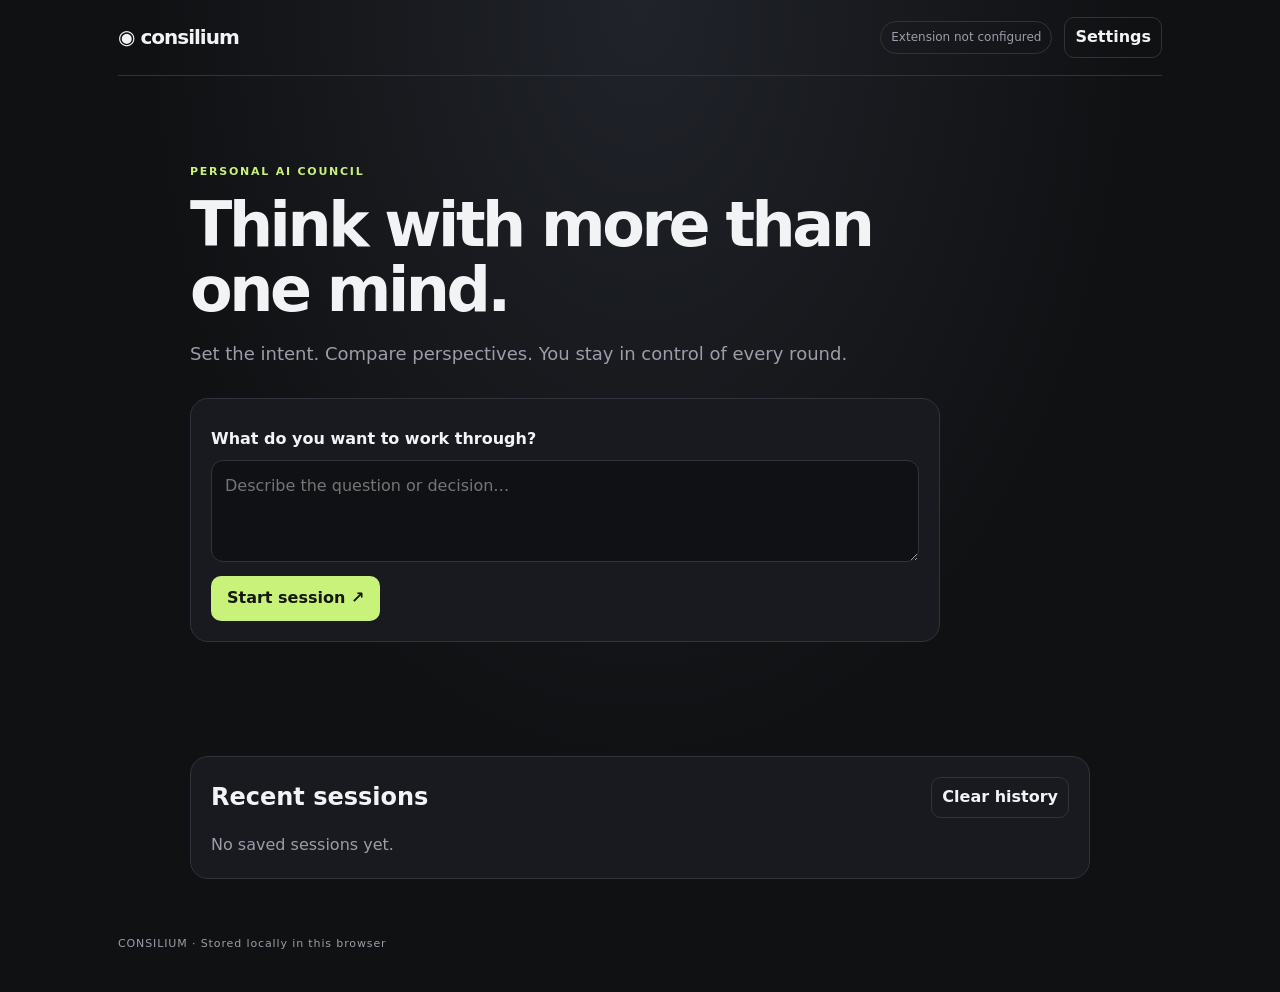
==== web-ui/index.html @ aad381ba "Fix intent summary element id" ====
<!doctype html>
<html lang="en"><head><meta charset="utf-8"><meta name="viewport" content="width=device-width,initial-scale=1"><meta http-equiv="Content-Security-Policy" content="default-src 'self'; script-src 'self'; style-src 'self'; img-src 'self' data:; connect-src 'self'; object-src 'none'; base-uri 'none'; frame-ancestors 'none'; form-action 'self'"><title>Consilium — AI Council</title><link rel="stylesheet" href="style.css"><script src="app.js" defer></script></head>
<body><div class="shell"><header><a class="brand" href="#">◉ consilium</a><span id="connection" class="pill">Extension not connected</span><button id="settings-open" class="quiet">Settings</button></header><main>
<section class="hero"><p class="eyebrow">PERSONAL AI COUNCIL</p><h1>Think with more than one mind.</h1><p>Set the intent. Compare perspectives. You stay in control of every round.</p><form id="intent-form"><label for="intent">What do you want to work through?</label><textarea id="intent" required maxlength="12000" rows="3" placeholder="Describe the question or decision…"></textarea><button type="submit">Start session ↗</button></form></section>
<section id="workspace" hidden><div class="section-title"><div><p class="eyebrow">CURRENT SESSION</p><h2 id="session-title"></h2></div><div><button id="export" class="secondary">Export</button><button id="new-round" class="secondary">New round</button></div></div><p class="intent-summary"><b>ORIGINAL INTENT</b><span id="intent-summary-text"></span></p><div class="columns"><article><h3>ChatGPT</h3><p id="chatgpt-state" class="muted">Waiting for extension</p><div id="chatgpt-response" class="response">No response captured yet.</div></article><article><h3>Claude</h3><p id="claude-state" class="muted">Waiting for extension</p><div id="claude-response" class="response">No response captured yet.</div></article></div><label for="instruction">Moderator instruction</label><textarea id="instruction" rows="3" maxlength="12000" placeholder="What should both assistants examine next?"></textarea><p class="muted">Each recipient is confirmed separately. You will review and send the prepared text in the provider tab.</p><button id="prepare-round">Prepare next round</button><h3>Conversation history <small id="count">0 messages</small></h3><ol id="timeline"></ol></section>
<section class="history"><div class="section-title"><h2>Recent sessions</h2><button id="clear" class="quiet">Clear history</button></div><div id="sessions" class="muted">No saved sessions yet.</div></section></main><footer>CONSILIUM · Stored locally in this browser</footer></div>
<dialog id="approval"><form id="approval-form"><p class="eyebrow">CONFIRM DISPATCH</p><h2>Review before sending</h2><p>Check the recipient and complete message before approving.</p><p><b>Recipient: </b><span id="recipient"></span></p><pre id="approval-content"></pre><div class="actions"><button id="cancel-approval" type="button" class="secondary">Cancel sequence</button><button type="submit">Confirm and prepare</button></div></form></dialog>
<dialog id="settings"><form id="settings-form"><h2>Extension settings</h2><label for="extension-id">Chrome Extension ID</label><input id="extension-id" autocomplete="off" placeholder="Installed extension ID"><p class="muted">Use the ID shown on chrome://extensions.</p><div class="actions"><button type="button" id="settings-cancel" class="secondary">Cancel</button><button type="submit">Save</button></div></form></dialog><div id="toast" role="status" aria-live="polite"></div></body></html>
---- web-ui/style.css ----
:root{color-scheme:dark;--bg:#101113;--panel:#181a1f;--line:#30333b;--text:#f2f3f5;--muted:#9b9eaa;--accent:#c9f27a}*{box-sizing:border-box}body{margin:0;background:radial-gradient(ellipse at top,#20232a,var(--bg) 55%);color:var(--text);font:16px/1.55 Inter,ui-sans-serif,system-ui,-apple-system,sans-serif}.shell{max-width:1100px;margin:auto;padding:0 28px}header{height:76px;display:flex;align-items:center;gap:12px;border-bottom:1px solid var(--line)}.brand{font-size:20px;font-weight:750;letter-spacing:-.05em;text-decoration:none;color:var(--text);margin-right:auto}.pill{font-size:12px;color:var(--muted);border:1px solid var(--line);border-radius:99px;padding:6px 10px}main{max-width:900px;margin:0 auto}.hero{padding:76px 0 54px;max-width:750px}.eyebrow{font-size:11px;letter-spacing:.16em;color:var(--accent);font-weight:750}.hero h1{font-size:clamp(38px,6vw,62px);line-height:1.05;letter-spacing:-.055em;margin:12px 0}.hero>p:not(.eyebrow){color:var(--muted);font-size:18px}form#intent-form,.history,article,.intent-summary{background:var(--panel);border:1px solid var(--line);border-radius:18px;padding:20px}form#intent-form{margin-top:30px}label{display:block;font-weight:650;margin:8px 0}textarea,input{display:block;width:100%;border:1px solid var(--line);border-radius:12px;background:#101115;color:var(--text);font:inherit;padding:13px;resize:vertical}button{font:inherit;font-weight:700;border:0;border-radius:10px;background:var(--accent);color:#15180e;padding:10px 16px;cursor:pointer}button:hover{filter:brightness(1.06)}button:focus-visible,textarea:focus-visible,input:focus-visible{outline:2px solid var(--accent);outline-offset:2px}.secondary,.quiet{background:transparent;color:var(--text);border:1px solid var(--line)}.quiet{padding:7px 10px}.hero button{margin-top:14px}.section-title{display:flex;align-items:center;justify-content:space-between;gap:12px}.section-title h2{margin:0}.section-title button+button{margin-left:6px}.intent-summary{display:grid;gap:5px;margin:20px 0}.intent-summary b{font-size:10px;letter-spacing:.14em;color:var(--muted)}.columns{display:grid;grid-template-columns:1fr 1fr;gap:16px;margin:18px 0}.columns article{min-width:0}.columns h3{margin-top:0}.response{white-space:pre-wrap;overflow-wrap:anywhere;color:#d9dbe1;max-height:360px;overflow:auto}.muted,small{color:var(--muted)}#workspace>label{margin-top:22px}#prepare-round{margin:12px 0 26px}#timeline{padding-left:24px}#timeline li{padding:9px 0;border-bottom:1px solid var(--line);overflow-wrap:anywhere}.history{margin:60px 0 30px}.history .section-title{margin-bottom:15px}.session-button{display:flex;width:100%;justify-content:space-between;margin:6px 0;background:#202229;color:var(--text);text-align:left}.session-button span{color:var(--muted);font-size:12px}footer{display:flex;justify-content:space-between;padding:26px 0 40px;color:var(--muted);font-size:11px;letter-spacing:.08em}dialog{background:var(--panel);color:var(--text);border:1px solid var(--line);border-radius:18px;padding:24px;width:min(620px,calc(100% - 24px));max-height:90vh}dialog::backdrop{background:#000b;backdrop-filter:blur(5px)}dialog h2{margin-top:0}pre{white-space:pre-wrap;overflow-wrap:anywhere;background:#101115;border:1px solid var(--line);padding:14px;border-radius:10px;max-height:40vh;overflow:auto}.actions{display:flex;justify-content:flex-end;gap:8px;margin-top:18px}#toast{position:fixed;bottom:18px;left:50%;transform:translateX(-50%);background:#282b31;border:1px solid var(--line);padding:10px 16px;border-radius:10px;max-width:90vw;display:none}#toast.show{display:block}[hidden]{display:none!important}@media(max-width:650px){.shell{padding:0 16px}.hero{padding-top:44px}.columns{grid-template-columns:1fr}.section-title{align-items:flex-start;flex-wrap:wrap}footer{gap:10px;flex-wrap:wrap}}
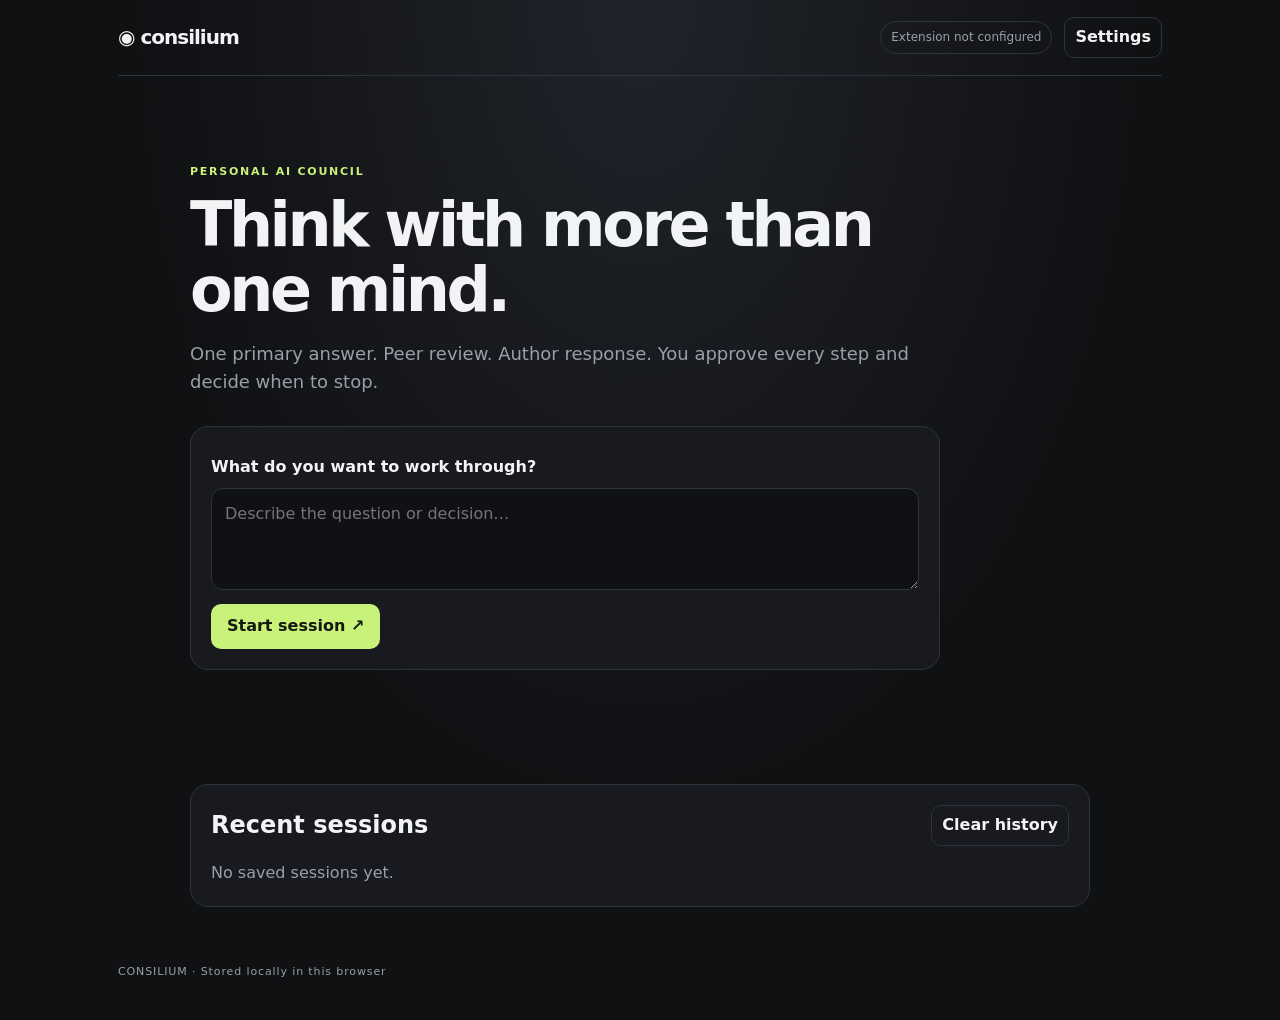
==== commit d66a7e43: "Add manual continue and stop controls for peer-review workflow" ====
--- a/web-ui/index.html
+++ b/web-ui/index.html
@@ -1,8 +1,8 @@
 <!doctype html>
-<html lang="en"><head><meta charset="utf-8"><meta name="viewport" content="width=device-width,initial-scale=1"><meta http-equiv="Content-Security-Policy" content="default-src 'self'; script-src 'self'; style-src 'self'; img-src 'self' data:; connect-src 'self'; object-src 'none'; base-uri 'none'; frame-ancestors 'none'; form-action 'self'"><title>Consilium — AI Council</title><link rel="stylesheet" href="style.css"><script src="app.js" defer></script></head>
+<html lang="en"><head><meta charset="utf-8"><meta name="viewport" content="width=device-width,initial-scale=1"><meta http-equiv="Content-Security-Policy" content="default-src 'self'; script-src 'self'; style-src 'self'; img-src 'self' data:; connect-src 'self'; object-src 'none'; base-uri 'none'; frame-ancestors 'none'; form-action 'self'"><title>Consilium — AI Council</title><link rel="stylesheet" href="style.css"><script src="core.js" defer></script><script src="app.js" defer></script></head>
 <body><div class="shell"><header><a class="brand" href="#">◉ consilium</a><span id="connection" class="pill">Extension not connected</span><button id="settings-open" class="quiet">Settings</button></header><main>
-<section class="hero"><p class="eyebrow">PERSONAL AI COUNCIL</p><h1>Think with more than one mind.</h1><p>Set the intent. Compare perspectives. You stay in control of every round.</p><form id="intent-form"><label for="intent">What do you want to work through?</label><textarea id="intent" required maxlength="12000" rows="3" placeholder="Describe the question or decision…"></textarea><button type="submit">Start session ↗</button></form></section>
-<section id="workspace" hidden><div class="section-title"><div><p class="eyebrow">CURRENT SESSION</p><h2 id="session-title"></h2></div><div><button id="export" class="secondary">Export</button><button id="new-round" class="secondary">New round</button></div></div><p class="intent-summary"><b>ORIGINAL INTENT</b><span id="intent-summary-text"></span></p><div class="columns"><article><h3>ChatGPT</h3><p id="chatgpt-state" class="muted">Waiting for extension</p><div id="chatgpt-response" class="response">No response captured yet.</div></article><article><h3>Claude</h3><p id="claude-state" class="muted">Waiting for extension</p><div id="claude-response" class="response">No response captured yet.</div></article></div><label for="instruction">Moderator instruction</label><textarea id="instruction" rows="3" maxlength="12000" placeholder="What should both assistants examine next?"></textarea><p class="muted">Each recipient is confirmed separately. You will review and send the prepared text in the provider tab.</p><button id="prepare-round">Prepare next round</button><h3>Conversation history <small id="count">0 messages</small></h3><ol id="timeline"></ol></section>
+<section class="hero"><p class="eyebrow">PERSONAL AI COUNCIL</p><h1>Think with more than one mind.</h1><p>One primary answer. Peer review. Author response. You approve every step and decide when to stop.</p><form id="intent-form"><label for="intent">What do you want to work through?</label><textarea id="intent" required maxlength="12000" rows="3" placeholder="Describe the question or decision…"></textarea><button type="submit">Start session ↗</button></form></section>
+<section id="workspace" hidden><div class="section-title"><div><p class="eyebrow">CURRENT SESSION</p><h2 id="session-title"></h2></div><div><button id="export" class="secondary">Export</button><button id="new-round" class="secondary">New round</button></div></div><p class="intent-summary"><b>ORIGINAL INTENT</b><span id="intent-summary-text"></span></p><section id="recovery-panel" class="recovery-panel" hidden><p class="eyebrow">ROUND RECOVERY</p><h3>Interrupted or incomplete round</h3><p id="recovery-summary" class="muted"></p><p class="muted">Reconciliation never resends a message. If a dispatch is missing from the extension queue, its result is unknown until you inspect the provider tab.</p><div class="actions"><button type="button" id="reconcile-round" class="secondary">Reconcile extension state</button><button type="button" id="close-round-manually" class="secondary">Close round after manual review</button></div></section><div class="columns"><article><h3>ChatGPT</h3><p id="chatgpt-state" class="muted">Waiting for extension</p><div id="chatgpt-response" class="response">No response captured yet.</div></article><article><h3>Claude</h3><p id="claude-state" class="muted">Waiting for extension</p><div id="claude-response" class="response">No response captured yet.</div></article></div><section class="round-status" aria-live="polite"><p class="eyebrow">DISCUSSION STATUS</p><p id="round-status-text">No active discussion yet.</p></section><section id="workflow-controls" class="workflow-controls" aria-label="Discussion controls" hidden><p class="eyebrow">YOUR DECISION</p><h3 id="workflow-title">Ready to begin</h3><p id="workflow-help" class="muted">Each step is prepared only after you choose to continue.</p><div class="actions workflow-actions"><button type="button" id="workflow-continue">POKRAČUJ</button><button type="button" id="workflow-stop" class="secondary">STOP</button></div></section><section class="columns" aria-label="Manual response capture"><article><h3>Record ChatGPT response</h3><p class="muted">Paste the complete answer after sending it in ChatGPT.</p><textarea id="capture-chatgpt" rows="5" maxlength="30000" placeholder="Paste ChatGPT response"></textarea><button type="button" class="secondary" id="save-chatgpt">Save ChatGPT response</button></article><article><h3>Record Claude response</h3><p class="muted">Paste the complete answer after sending it in Claude.</p><textarea id="capture-claude" rows="5" maxlength="30000" placeholder="Paste Claude response"></textarea><button type="button" class="secondary" id="save-claude">Save Claude response</button></article></section><section id="legacy-controls" hidden><label for="instruction">Moderator instruction</label><textarea id="instruction" rows="3" maxlength="12000" placeholder="What should both assistants examine next?"></textarea><p class="muted">Each recipient is confirmed separately. You will review and send the prepared text in the provider tab.</p><button id="prepare-round">Prepare next round</button><div class="actions"><span class="muted">Extension unavailable?</span><button type="button" id="manual-chatgpt" class="secondary">Prepare manually for ChatGPT</button><button type="button" id="manual-claude" class="secondary">Prepare manually for Claude</button></div></section><h3>Conversation history <small id="count">0 messages</small></h3><ol id="timeline"></ol></section>
 <section class="history"><div class="section-title"><h2>Recent sessions</h2><button id="clear" class="quiet">Clear history</button></div><div id="sessions" class="muted">No saved sessions yet.</div></section></main><footer>CONSILIUM · Stored locally in this browser</footer></div>
 <dialog id="approval"><form id="approval-form"><p class="eyebrow">CONFIRM DISPATCH</p><h2>Review before sending</h2><p>Check the recipient and complete message before approving.</p><p><b>Recipient: </b><span id="recipient"></span></p><pre id="approval-content"></pre><div class="actions"><button id="cancel-approval" type="button" class="secondary">Cancel sequence</button><button type="submit">Confirm and prepare</button></div></form></dialog>
-<dialog id="settings"><form id="settings-form"><h2>Extension settings</h2><label for="extension-id">Chrome Extension ID</label><input id="extension-id" autocomplete="off" placeholder="Installed extension ID"><p class="muted">Use the ID shown on chrome://extensions.</p><div class="actions"><button type="button" id="settings-cancel" class="secondary">Cancel</button><button type="submit">Save</button></div></form></dialog><div id="toast" role="status" aria-live="polite"></div></body></html>+<dialog id="manual-fallback"><form method="dialog"><p class="eyebrow">MANUAL FALLBACK</p><h2>Prepare prompt for <span id="manual-recipient"></span></h2><p class="muted">Review the prompt, copy it into the selected provider yourself, then send it manually. Consilium will not open or send anything in the provider tab.</p><textarea id="manual-content" rows="12" readonly></textarea><div class="actions"><button type="button" id="manual-select" class="secondary">Select text</button><button type="button" id="manual-copy">Copy prompt</button><button type="submit" class="secondary">Close</button></div></form></dialog><dialog id="settings"><form id="settings-form"><h2>Extension settings</h2><label for="extension-id">Chrome Extension ID</label><input id="extension-id" autocomplete="off" placeholder="Installed extension ID"><p class="muted">Use the ID shown on chrome://extensions.</p><div class="actions"><button type="button" id="settings-cancel" class="secondary">Cancel</button><button type="submit">Save</button></div></form></dialog><div id="toast" role="status" aria-live="polite"></div></body></html>
--- a/web-ui/style.css
+++ b/web-ui/style.css
@@ -1 +1 @@
-:root{color-scheme:dark;--bg:#101113;--panel:#181a1f;--line:#30333b;--text:#f2f3f5;--muted:#9b9eaa;--accent:#c9f27a}*{box-sizing:border-box}body{margin:0;background:radial-gradient(ellipse at top,#20232a,var(--bg) 55%);color:var(--text);font:16px/1.55 Inter,ui-sans-serif,system-ui,-apple-system,sans-serif}.shell{max-width:1100px;margin:auto;padding:0 28px}header{height:76px;display:flex;align-items:center;gap:12px;border-bottom:1px solid var(--line)}.brand{font-size:20px;font-weight:750;letter-spacing:-.05em;text-decoration:none;color:var(--text);margin-right:auto}.pill{font-size:12px;color:var(--muted);border:1px solid var(--line);border-radius:99px;padding:6px 10px}main{max-width:900px;margin:0 auto}.hero{padding:76px 0 54px;max-width:750px}.eyebrow{font-size:11px;letter-spacing:.16em;color:var(--accent);font-weight:750}.hero h1{font-size:clamp(38px,6vw,62px);line-height:1.05;letter-spacing:-.055em;margin:12px 0}.hero>p:not(.eyebrow){color:var(--muted);font-size:18px}form#intent-form,.history,article,.intent-summary{background:var(--panel);border:1px solid var(--line);border-radius:18px;padding:20px}form#intent-form{margin-top:30px}label{display:block;font-weight:650;margin:8px 0}textarea,input{display:block;width:100%;border:1px solid var(--line);border-radius:12px;background:#101115;color:var(--text);font:inherit;padding:13px;resize:vertical}button{font:inherit;font-weight:700;border:0;border-radius:10px;background:var(--accent);color:#15180e;padding:10px 16px;cursor:pointer}button:hover{filter:brightness(1.06)}button:focus-visible,textarea:focus-visible,input:focus-visible{outline:2px solid var(--accent);outline-offset:2px}.secondary,.quiet{background:transparent;color:var(--text);border:1px solid var(--line)}.quiet{padding:7px 10px}.hero button{margin-top:14px}.section-title{display:flex;align-items:center;justify-content:space-between;gap:12px}.section-title h2{margin:0}.section-title button+button{margin-left:6px}.intent-summary{display:grid;gap:5px;margin:20px 0}.intent-summary b{font-size:10px;letter-spacing:.14em;color:var(--muted)}.columns{display:grid;grid-template-columns:1fr 1fr;gap:16px;margin:18px 0}.columns article{min-width:0}.columns h3{margin-top:0}.response{white-space:pre-wrap;overflow-wrap:anywhere;color:#d9dbe1;max-height:360px;overflow:auto}.muted,small{color:var(--muted)}#workspace>label{margin-top:22px}#prepare-round{margin:12px 0 26px}#timeline{padding-left:24px}#timeline li{padding:9px 0;border-bottom:1px solid var(--line);overflow-wrap:anywhere}.history{margin:60px 0 30px}.history .section-title{margin-bottom:15px}.session-button{display:flex;width:100%;justify-content:space-between;margin:6px 0;background:#202229;color:var(--text);text-align:left}.session-button span{color:var(--muted);font-size:12px}footer{display:flex;justify-content:space-between;padding:26px 0 40px;color:var(--muted);font-size:11px;letter-spacing:.08em}dialog{background:var(--panel);color:var(--text);border:1px solid var(--line);border-radius:18px;padding:24px;width:min(620px,calc(100% - 24px));max-height:90vh}dialog::backdrop{background:#000b;backdrop-filter:blur(5px)}dialog h2{margin-top:0}pre{white-space:pre-wrap;overflow-wrap:anywhere;background:#101115;border:1px solid var(--line);padding:14px;border-radius:10px;max-height:40vh;overflow:auto}.actions{display:flex;justify-content:flex-end;gap:8px;margin-top:18px}#toast{position:fixed;bottom:18px;left:50%;transform:translateX(-50%);background:#282b31;border:1px solid var(--line);padding:10px 16px;border-radius:10px;max-width:90vw;display:none}#toast.show{display:block}[hidden]{display:none!important}@media(max-width:650px){.shell{padding:0 16px}.hero{padding-top:44px}.columns{grid-template-columns:1fr}.section-title{align-items:flex-start;flex-wrap:wrap}footer{gap:10px;flex-wrap:wrap}}+:root{color-scheme:dark;--bg:#101113;--panel:#181a1f;--line:#30333b;--text:#f2f3f5;--muted:#9b9eaa;--accent:#c9f27a}*{box-sizing:border-box}body{margin:0;background:radial-gradient(ellipse at top,#20232a,var(--bg) 55%);color:var(--text);font:16px/1.55 Inter,ui-sans-serif,system-ui,-apple-system,sans-serif}.shell{max-width:1100px;margin:auto;padding:0 28px}header{height:76px;display:flex;align-items:center;gap:12px;border-bottom:1px solid var(--line)}.brand{font-size:20px;font-weight:750;letter-spacing:-.05em;text-decoration:none;color:var(--text);margin-right:auto}.pill{font-size:12px;color:var(--muted);border:1px solid var(--line);border-radius:99px;padding:6px 10px}main{max-width:900px;margin:0 auto}.hero{padding:76px 0 54px;max-width:750px}.eyebrow{font-size:11px;letter-spacing:.16em;color:var(--accent);font-weight:750}.hero h1{font-size:clamp(38px,6vw,62px);line-height:1.05;letter-spacing:-.055em;margin:12px 0}.hero>p:not(.eyebrow){color:var(--muted);font-size:18px}form#intent-form,.history,article,.intent-summary{background:var(--panel);border:1px solid var(--line);border-radius:18px;padding:20px}form#intent-form{margin-top:30px}label{display:block;font-weight:650;margin:8px 0}textarea,input{display:block;width:100%;border:1px solid var(--line);border-radius:12px;background:#101115;color:var(--text);font:inherit;padding:13px;resize:vertical}button{font:inherit;font-weight:700;border:0;border-radius:10px;background:var(--accent);color:#15180e;padding:10px 16px;cursor:pointer}button:hover{filter:brightness(1.06)}button:focus-visible,textarea:focus-visible,input:focus-visible{outline:2px solid var(--accent);outline-offset:2px}.secondary,.quiet{background:transparent;color:var(--text);border:1px solid var(--line)}.quiet{padding:7px 10px}.hero button{margin-top:14px}.section-title{display:flex;align-items:center;justify-content:space-between;gap:12px}.section-title h2{margin:0}.section-title button+button{margin-left:6px}.intent-summary{display:grid;gap:5px;margin:20px 0}.intent-summary b{font-size:10px;letter-spacing:.14em;color:var(--muted)}.recovery-panel{border:1px solid #9d7440;background:#211d17;border-radius:14px;padding:16px;margin:18px 0}.recovery-panel h3{margin:4px 0}.columns{display:grid;grid-template-columns:1fr 1fr;gap:16px;margin:18px 0}.columns article{min-width:0}.columns h3{margin-top:0}.round-status{border:1px solid var(--line);background:var(--panel);border-radius:14px;padding:16px 18px;margin:18px 0}.round-status p:last-child{white-space:pre-line;margin-bottom:0}.round-status p:last-child::first-line{font-weight:750;color:var(--text)}button:disabled{opacity:.42;cursor:not-allowed;filter:none}.response{white-space:pre-wrap;overflow-wrap:anywhere;color:#d9dbe1;max-height:360px;overflow:auto}.muted,small{color:var(--muted)}#workspace>label{margin-top:22px}#prepare-round{margin:12px 0 26px}#timeline{padding-left:24px}#timeline li{padding:9px 0;border-bottom:1px solid var(--line);overflow-wrap:anywhere}.history{margin:60px 0 30px}.history .section-title{margin-bottom:15px}.session-button{display:flex;width:100%;justify-content:space-between;margin:6px 0;background:#202229;color:var(--text);text-align:left}.session-button span{color:var(--muted);font-size:12px}footer{display:flex;justify-content:space-between;padding:26px 0 40px;color:var(--muted);font-size:11px;letter-spacing:.08em}dialog{background:var(--panel);color:var(--text);border:1px solid var(--line);border-radius:18px;padding:24px;width:min(620px,calc(100% - 24px));max-height:90vh}dialog::backdrop{background:#000b;backdrop-filter:blur(5px)}dialog h2{margin-top:0}pre{white-space:pre-wrap;overflow-wrap:anywhere;background:#101115;border:1px solid var(--line);padding:14px;border-radius:10px;max-height:40vh;overflow:auto}.actions{display:flex;justify-content:flex-end;gap:8px;margin-top:18px}#toast{position:fixed;bottom:18px;left:50%;transform:translateX(-50%);background:#282b31;border:1px solid var(--line);padding:10px 16px;border-radius:10px;max-width:90vw;display:none}#toast.show{display:block}[hidden]{display:none!important}@media(max-width:650px){.shell{padding:0 16px}.hero{padding-top:44px}.columns{grid-template-columns:1fr}.section-title{align-items:flex-start;flex-wrap:wrap}footer{gap:10px;flex-wrap:wrap}}
